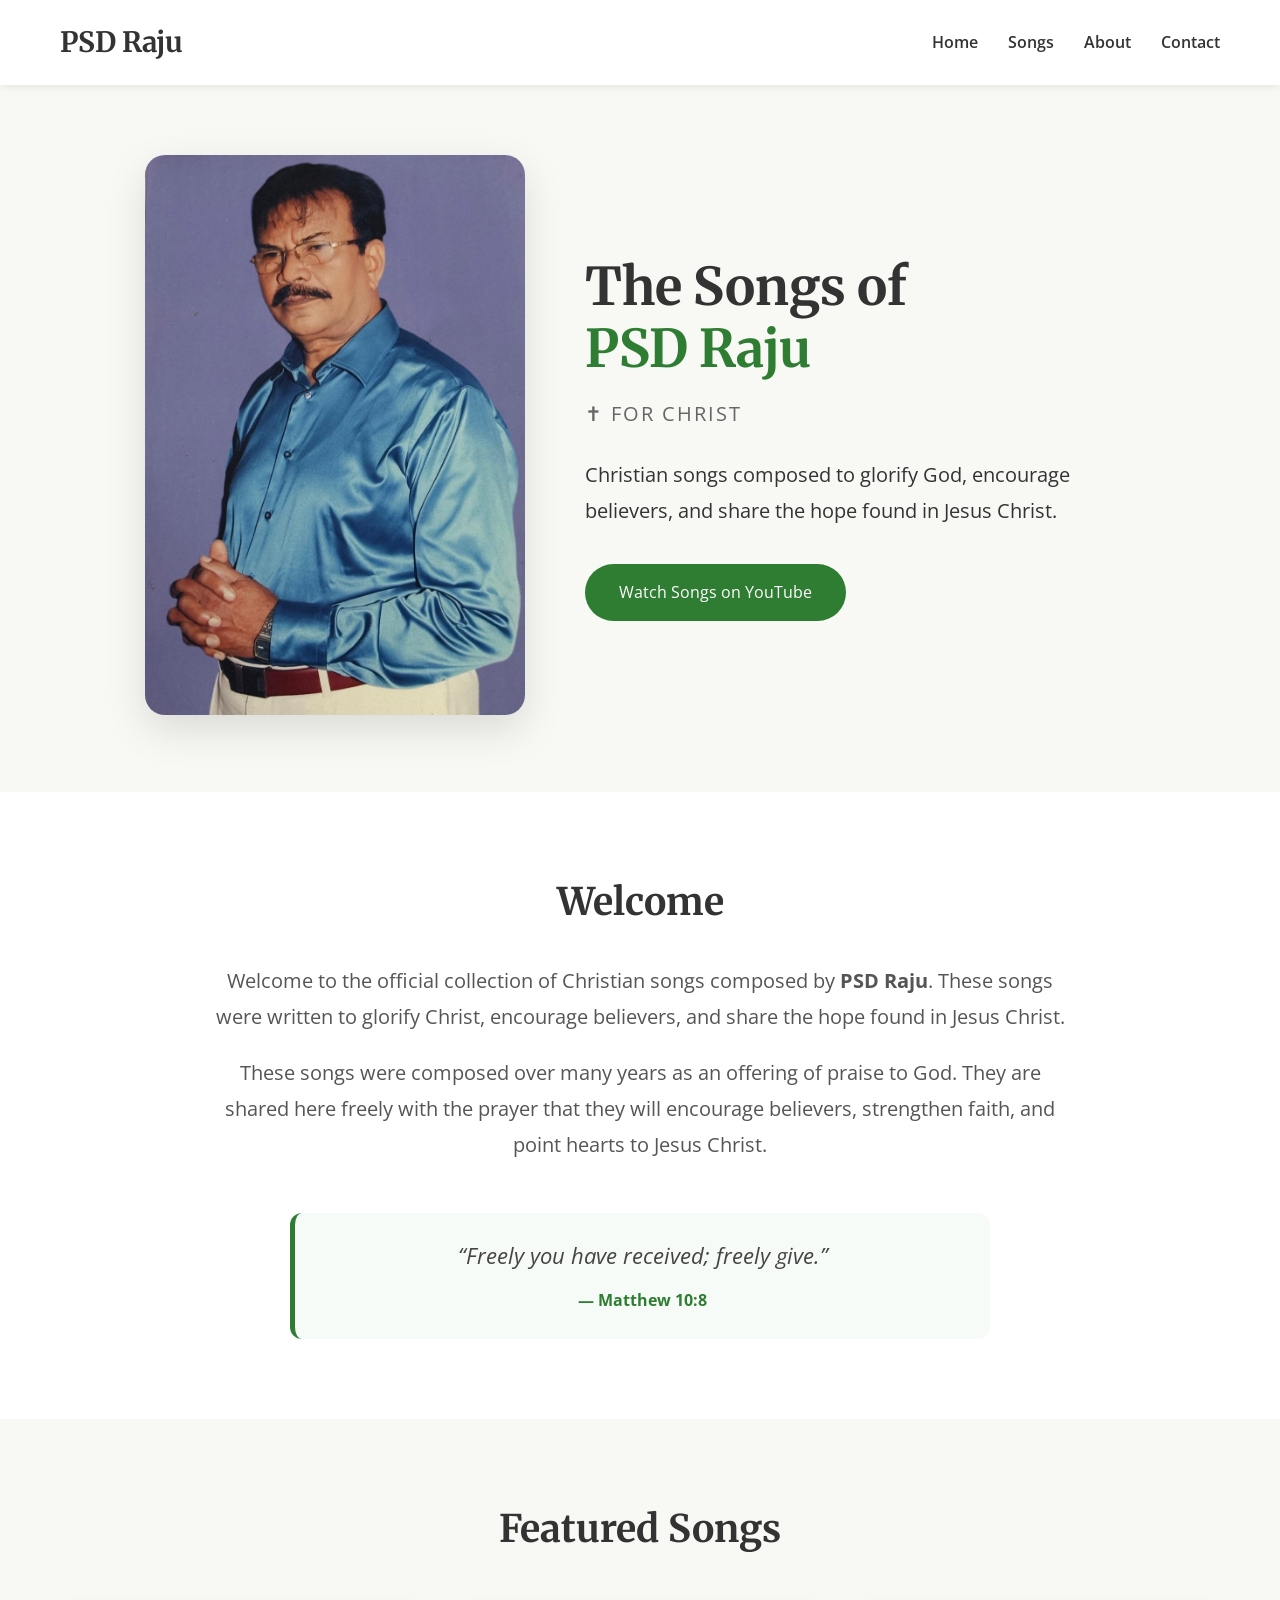
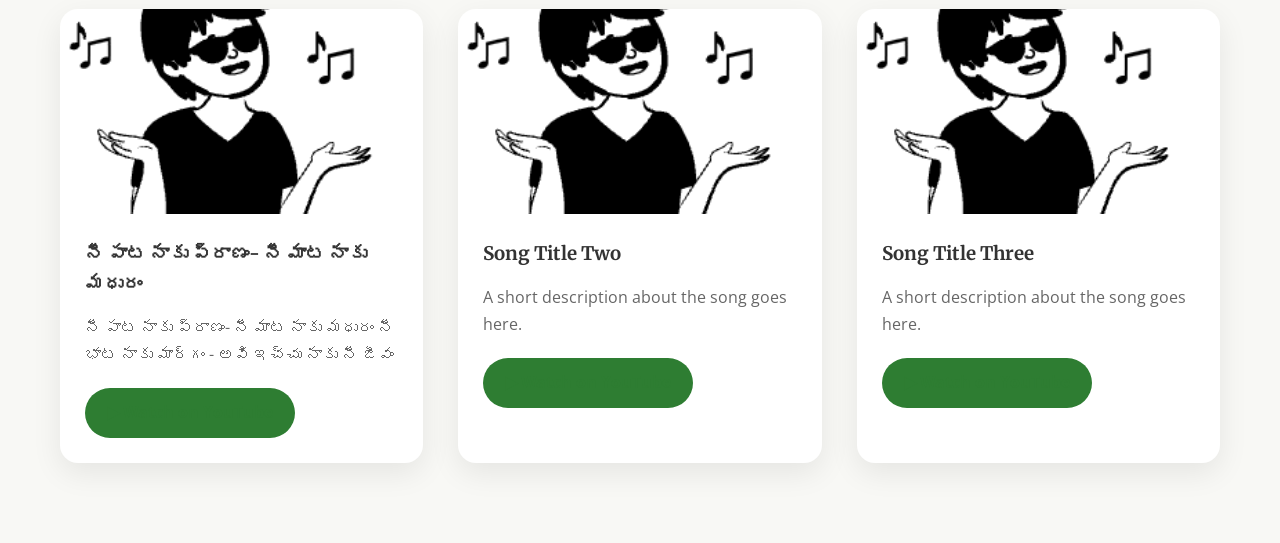
==== index.html @ 1b08fbfd "Home page updates" ====
<!DOCTYPE html>
<html lang="en">
<head>
    <meta charset="UTF-8">
    <meta name="viewport" content="width=device-width, initial-scale=1.0">
    <title>The Songs of PSD Raju | For Christ</title>

    <link rel="stylesheet" href="css/style.css">

    <link rel="preconnect" href="https://fonts.googleapis.com">
    <link rel="preconnect" href="https://fonts.gstatic.com" crossorigin>

    <link href="https://fonts.googleapis.com/css2?family=Merriweather:wght@400;700&family=Open+Sans:wght@400;600&display=swap" rel="stylesheet">
</head>
<body>

<header>

    <nav>

        <div class="logo">
            PSD Raju
        </div>

        <ul>

            <li><a href="#">Home</a></li>
            <li><a href="#">Songs</a></li>
            <li><a href="#">About</a></li>
            <li><a href="#">Contact</a></li>

        </ul>

    </nav>

</header>

<section class="hero container">

    <div class="hero-image">

        <img src="images/composer/psd-raju.jpeg" alt="PSD Raju">

    </div>

    <div class="hero-content">

        <h1>The Songs of <br><span>PSD Raju</span></h1>

        <p class="tagline">
        ✝ For Christ
        </p>

        <p>

            Christian songs composed to glorify God,
            encourage believers, and share the hope
            found in Jesus Christ.

        </p>

        <a href="https://www.youtube.com/@SingwidBunnybro"
   class="button"
   target="_blank"
   rel="noopener noreferrer" >

            Watch Songs on YouTube

        </a>

    </div>

</section>
<!-- Welcome Section -->



<section class="welcome">

    <div class="container">

        <h2>Welcome</h2>

        <p>
            Welcome to the official collection of Christian songs composed by
            <strong>PSD Raju</strong>. These songs were written to glorify Christ,
            encourage believers, and share the hope found in Jesus Christ.
        </p>

        <p>
            These songs were composed over many years as an offering of praise to God. 
            They are shared here freely with the prayer that they will encourage believers, 
            strengthen faith, and point hearts to Jesus Christ.
        </p>

        <blockquote class="welcome-verse">
            “Freely you have received; freely give.”
            <span>— Matthew 10:8</span>
        </blockquote>

    </div>

</section>


<!-- Featured Songs -->

<section class="featured">

    <div class="container">

        <h2>Featured Songs</h2>

        <div class="song-grid">

            <!-- Song 1 -->

            <div class="song-card">

                <img src="images/Logo PH.png"
                     alt="Song One"
                     class="song-image">

                <div class="song-content">

                    <h3>నీ పాట నాకు ప్రాణం- నీ మాట నాకు మధురం </h3>

                    <p>
                        నీ పాట నాకు ప్రాణం- నీ మాట నాకు మధురం
                        నీ భాట నాకు మార్గం - అవి ఇచ్చు నాకు నీ జీవం
                    </p>

                    <a href="https://www.youtube.com/shorts/uUdA4Sr0LpE"
                       target="_blank"
                       class="song-button">
                        ▶ Watch on YouTube
                    </a>

                </div>

            </div>

            <!-- Song 2 -->

            <div class="song-card">

                <img src="images/Logo PH.png"
                     alt="Song Two"
                     class="song-image">

                <div class="song-content">

                    <h3>Song Title Two</h3>

                    <p>
                        A short description about the song goes here.
                    </p>

                    <a href="https://www.youtube.com/watch?v=VIDEO_ID"
                       target="_blank"
                       class="song-button">
                        ▶ Watch on YouTube
                    </a>

                </div>

            </div>

            <!-- Song 3 -->

            <div class="song-card">

                <img src="images/Logo PH.png"
                     alt="Song Three"
                     class="song-image">

                <div class="song-content">

                    <h3>Song Title Three</h3>

                    <p>
                        A short description about the song goes here.
                    </p>

                    <a href="https://www.youtube.com/watch?v=VIDEO_ID"
                       target="_blank"
                       class="song-button">
                        ▶ Watch on YouTube
                    </a>

                </div>

            </div>

        </div>

    </div>

</section>

</body>
</html>
---- css/style.css ----
/* ===========================
   Global Styles
=========================== */

*{
    margin:0;
    padding:0;
    box-sizing:border-box;
}

body{
    font-family:'Open Sans',sans-serif;
    background:#f8f8f5;
    color:#333;
    line-height:1.6;
}

.container{
    max-width:1200px;
    margin:0 auto;
    padding:0 20px;
}

/* ===========================
   Header
=========================== */

header{
    background:#fff;
    box-shadow:0 2px 8px rgba(0,0,0,.08);
    position:sticky;
    top:0;
    z-index:100;
}

nav{
    max-width:1200px;
    margin:auto;
    display:flex;
    justify-content:space-between;
    align-items:center;
    padding:20px;
}

.logo{
    font-family:'Merriweather',serif;
    font-size:28px;
    font-weight:bold;
}

nav ul{
    display:flex;
    list-style:none;
    gap:30px;
}

nav a{
    text-decoration:none;
    color:#333;
    font-weight:600;
}

nav a:hover{
    color:#2E7D32;
}

/* ===========================
   Hero Section
=========================== */

.hero{
    max-width:1200px;
    margin:auto;
    display:flex;
    align-items:center;
    justify-content:center;
    gap:60px;
    padding:70px 20px;
}

.hero-image img{
    width:380px;
    border-radius:20px;
    box-shadow:0 15px 40px rgba(0,0,0,.12);
}

.hero-content{
    max-width:550px;
}

.hero-content h1{
    font-family:'Merriweather',serif;
    font-size:52px;
    margin-bottom:15px;
    line-height:1.2;
}

.hero-content span{
    color:#2E7D32;
}

.tagline{
    color:#666;
    letter-spacing:2px;
    text-transform:uppercase;
    font-size:.95rem;
    margin-bottom:25px;
}

.hero-content p{
    font-size:20px;
    line-height:1.8;
}

.button{
    display:inline-block;
    margin-top:35px;
    background:#2E7D32;
    color:white;
    padding:16px 34px;
    border-radius:40px;
    text-decoration:none;
    transition:.3s;
}

.button:hover{
    background:#256728;
}

/* ===========================
   Welcome Section
=========================== */

.welcome{
    background:white;
    padding:80px 0;
}

.welcome h2{
    text-align:center;
    font-family:'Merriweather',serif;
    font-size:38px;
    margin-bottom:30px;
}

.welcome p{
    max-width:850px;
    margin:20px auto;
    text-align:center;
    font-size:20px;
    color:#555;
    line-height:1.8;
}

.welcome-verse{
    max-width:700px;
    margin:50px auto 0;
    padding:25px;
    background:#f7fbf7;
    border-left:5px solid #2E7D32;
    border-radius:12px;
    text-align:center;
    font-style:italic;
    font-size:22px;
    color:#444;
}

.welcome-verse span{
    display:block;
    margin-top:15px;
    font-size:16px;
    font-style:normal;
    font-weight:bold;
    color:#2E7D32;
}

/* ===========================
   Featured Songs
=========================== */
/* Featured Songs */

.featured{
    background:#f8f8f5;
    padding:80px 0;
}

.featured h2{
    text-align:center;
    font-family:'Merriweather',serif;
    font-size:38px;
    margin-bottom:50px;
}

.song-grid{
    display:grid;
    grid-template-columns:repeat(auto-fit,minmax(320px,1fr));
    gap:35px;
}

.song-card{

    background:white;

    border-radius:18px;

    overflow:hidden;

    box-shadow:0 10px 30px rgba(0,0,0,.08);

    transition:.3s;

}

.song-card:hover{

    transform:translateY(-8px);

}

.song-image{

    width:100%;

    aspect-ratio:16/9;

    object-fit:cover;

    display:block;

}

.song-content{

    padding:25px;

}

.song-content h3{

    font-family:'Merriweather',serif;

    margin-bottom:15px;

}

.song-content p{

    color:#666;

    line-height:1.7;

    margin-bottom:25px;

}

.song-button{

    display:inline-block;

    background:#2E7D32;

    color:white;

    padding:12px 22px;

    border-radius:30px;

    text-decoration:none;

    transition:.3s;

}

.song-button:hover{

    background:#256728;

}

.video-placeholder{
    aspect-ratio:16/9;
    background:#e5e5e5;
    border-radius:12px;
    display:flex;
    justify-content:center;
    align-items:center;
    color:#777;
    font-size:24px;
    margin-bottom:25px;
}

.song-card h3{
    font-family:'Merriweather',serif;
    margin-bottom:15px;
}

.song-card p{
    color:#666;
    margin-bottom:20px;
    line-height:1.7;
}

.song-card a{
    color:#2E7D32;
    text-decoration:none;
    font-weight:bold;
}

.song-card a:hover{
    text-decoration:underline;
}

/* ===========================
   Footer
=========================== */

footer{
    background:#1f1f1f;
    color:white;
    text-align:center;
    padding:40px 20px;
}

footer p{
    margin:8px 0;
}

/* ===========================
   Mobile
=========================== */

@media(max-width:900px){

    nav{
        flex-direction:column;
        gap:20px;
    }

    nav ul{
        gap:20px;
        flex-wrap:wrap;
        justify-content:center;
    }

    .hero{
        flex-direction:column;
        text-align:center;
    }

    .hero-image img{
        width:280px;
    }

    .hero-content h1{
        font-size:38px;
    }

    .welcome h2,
    .featured h2{
        font-size:32px;
    }

}
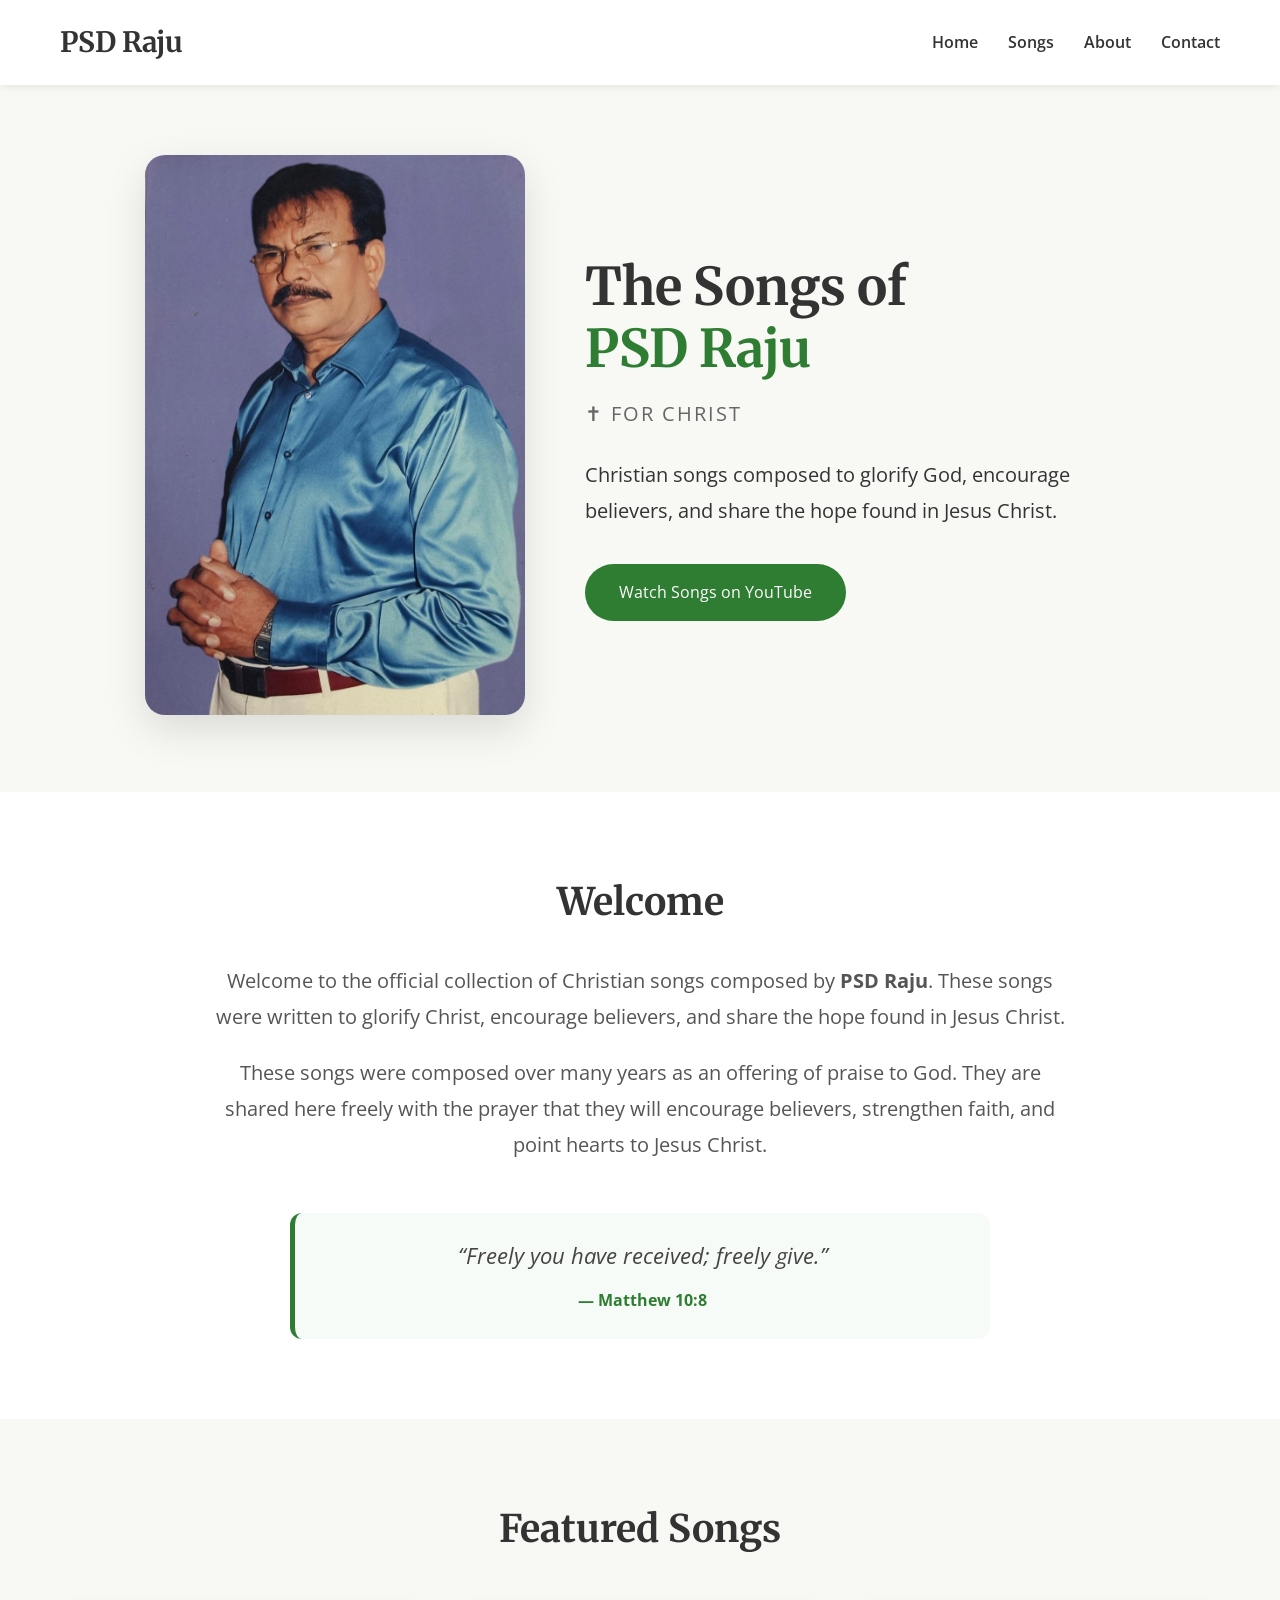
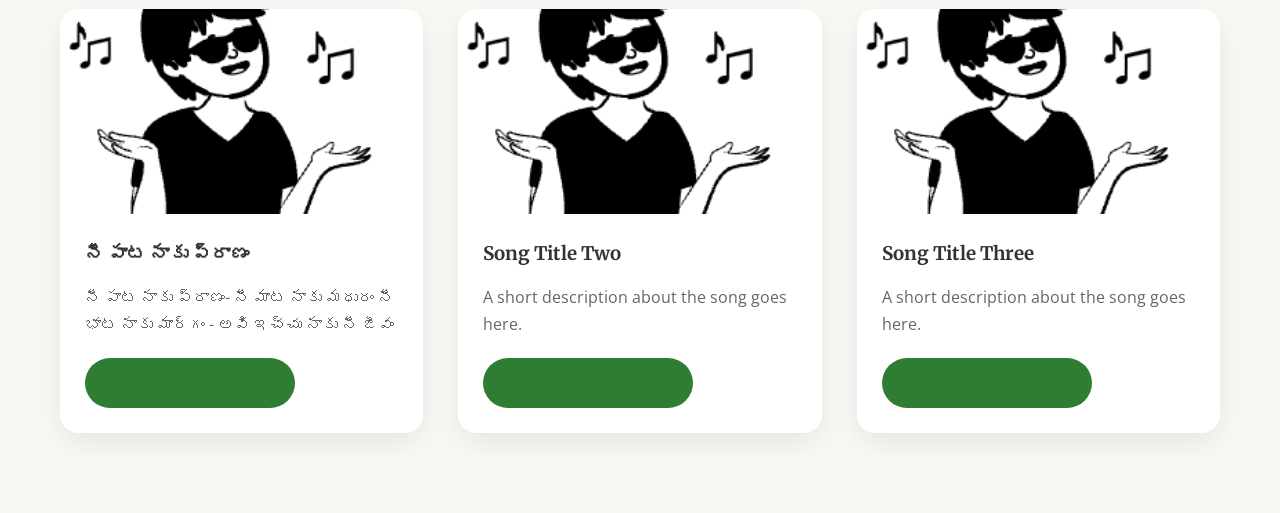
==== commit a9eea305: "Home page updates updated song1" ====
--- a/index.html
+++ b/index.html
@@ -123,7 +123,7 @@
 
                 <div class="song-content">
 
-                    <h3>నీ పాట నాకు ప్రాణం- నీ మాట నాకు మధురం </h3>
+                    <h3>నీ పాట నాకు ప్రాణం</h3>
 
                     <p>
                         నీ పాట నాకు ప్రాణం- నీ మాట నాకు మధురం
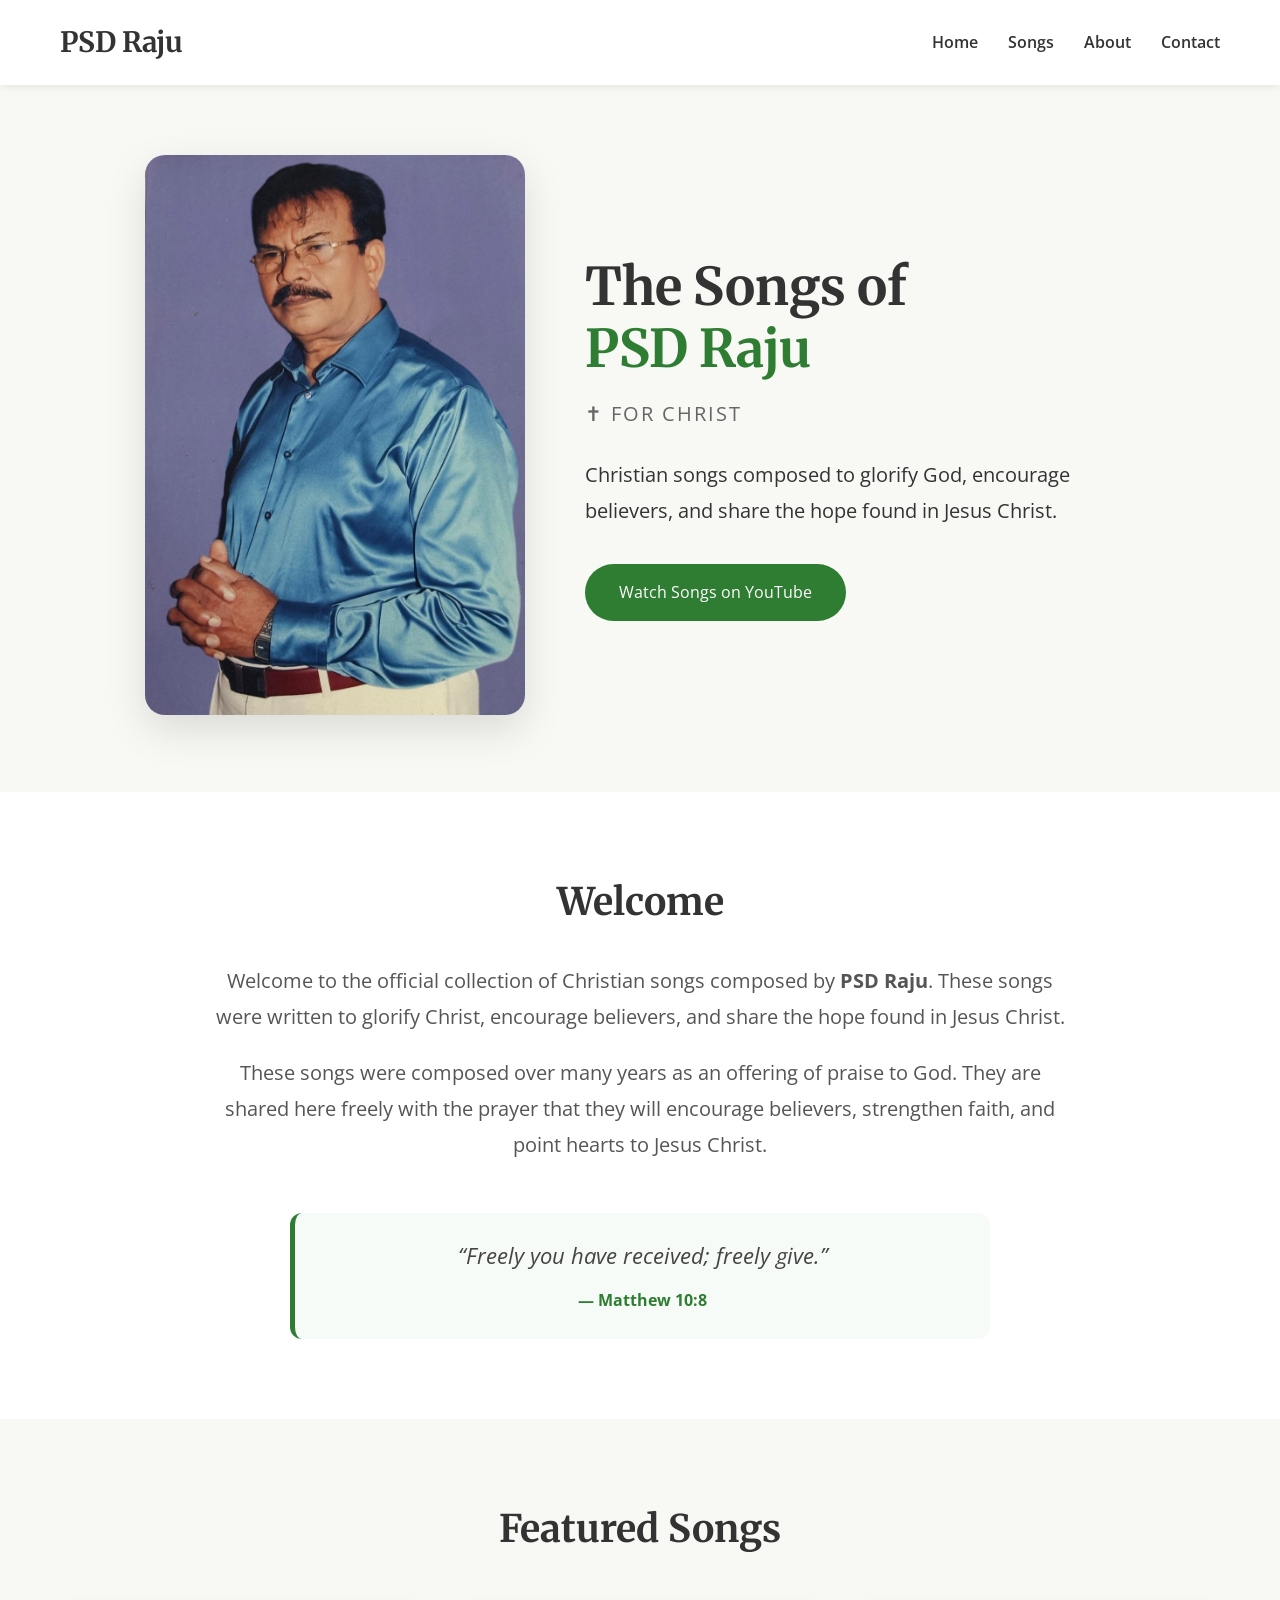
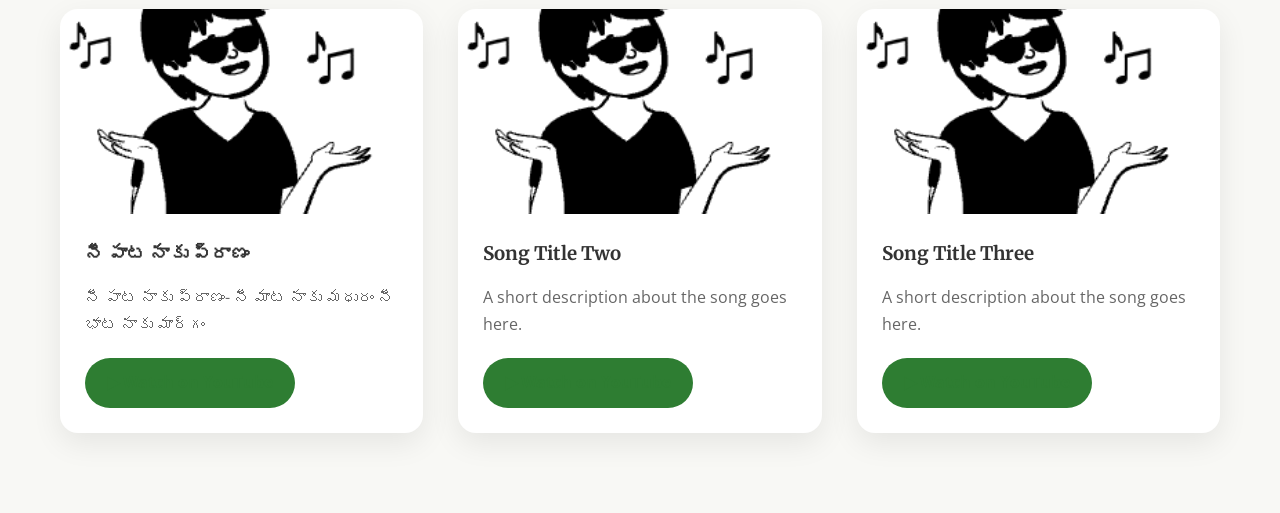
==== commit 61eb9760: "Home page updates updated song1" ====
--- a/index.html
+++ b/index.html
@@ -127,7 +127,7 @@
 
                     <p>
                         నీ పాట నాకు ప్రాణం- నీ మాట నాకు మధురం
-                        నీ భాట నాకు మార్గం - అవి ఇచ్చు నాకు నీ జీవం
+                        నీ భాట నాకు మార్గం
                     </p>
 
                     <a href="https://www.youtube.com/shorts/uUdA4Sr0LpE"
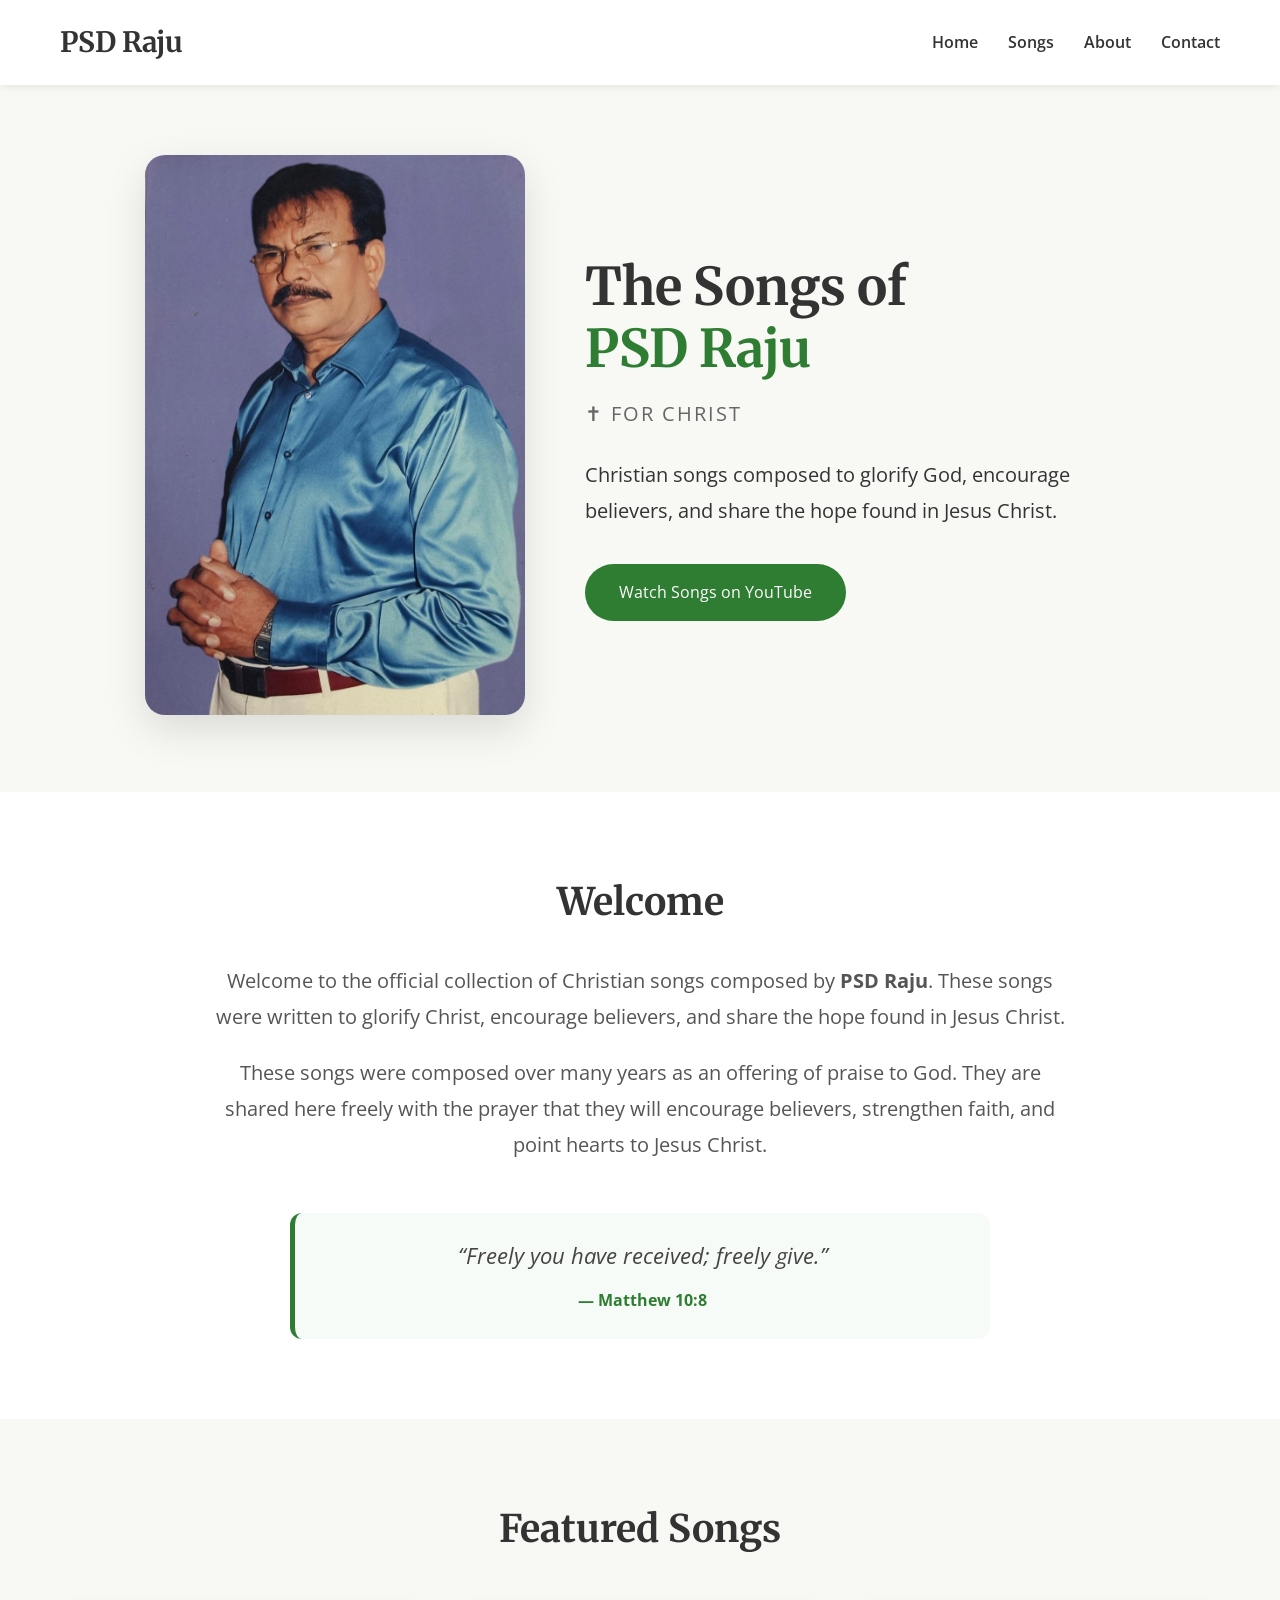
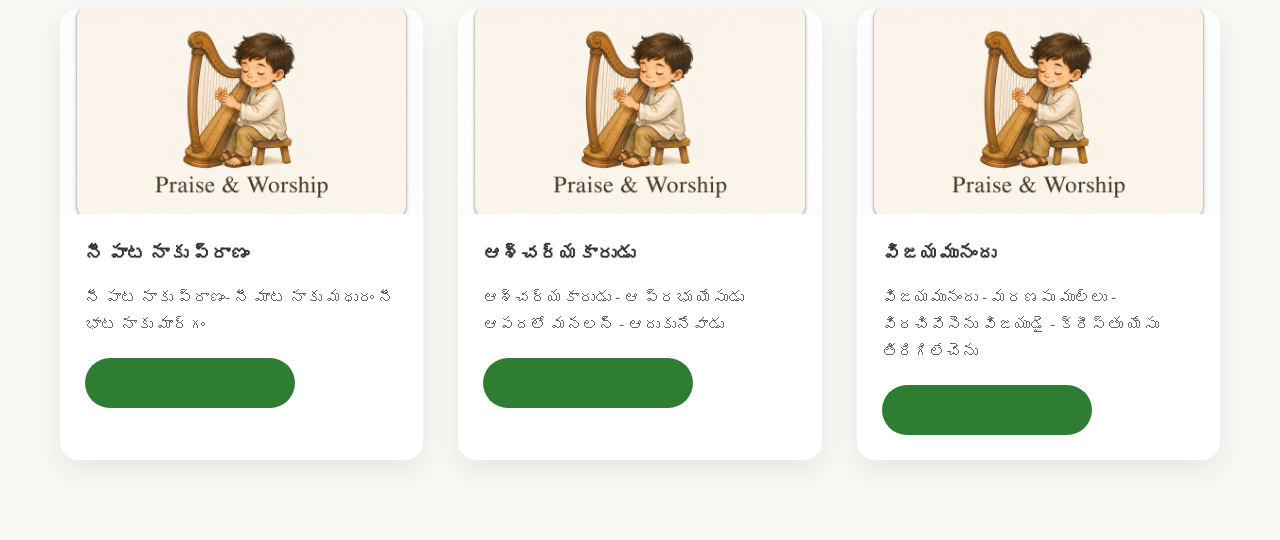
==== commit 32109c8d: "Home page updates updated song2 song3" ====
--- a/index.html
+++ b/index.html
@@ -117,7 +117,7 @@
 
             <div class="song-card">
 
-                <img src="images/Logo PH.png"
+                <img src="images/Song PH.png"
                      alt="Song One"
                      class="song-image">
 
@@ -144,19 +144,20 @@
 
             <div class="song-card">
 
-                <img src="images/Logo PH.png"
+                <img src="images/Song PH.png"
                      alt="Song Two"
                      class="song-image">
 
                 <div class="song-content">
 
-                    <h3>Song Title Two</h3>
+                    <h3>ఆశ్చర్యకారుడు</h3>
 
                     <p>
-                        A short description about the song goes here.
+                        ఆశ్చర్యకారుడు - ఆ ప్రభు యేసుడు
+                        ఆపదలో మనలన్ - ఆదుకునేవాడు
                     </p>
 
-                    <a href="https://www.youtube.com/watch?v=VIDEO_ID"
+                    <a href="https://www.youtube.com/shorts/fVuKswvVXBk"
                        target="_blank"
                        class="song-button">
                         ▶ Watch on YouTube
@@ -170,19 +171,21 @@
 
             <div class="song-card">
 
-                <img src="images/Logo PH.png"
+                <img src="images/Song PH.png"
                      alt="Song Three"
                      class="song-image">
 
                 <div class="song-content">
 
-                    <h3>Song Title Three</h3>
+                    <h3>విజయమునందు</h3>
 
                     <p>
-                        A short description about the song goes here.
+                       విజయమునందు - మరణపు ముల్లు - విరచివేసెను 
+                        విజయుడై - క్రీస్తు యేసు తిరిగిలేచెను 
+
                     </p>
 
-                    <a href="https://www.youtube.com/watch?v=VIDEO_ID"
+                    <a href="https://www.youtube.com/shorts/fmpxC2kNXNQ"
                        target="_blank"
                        class="song-button">
                         ▶ Watch on YouTube
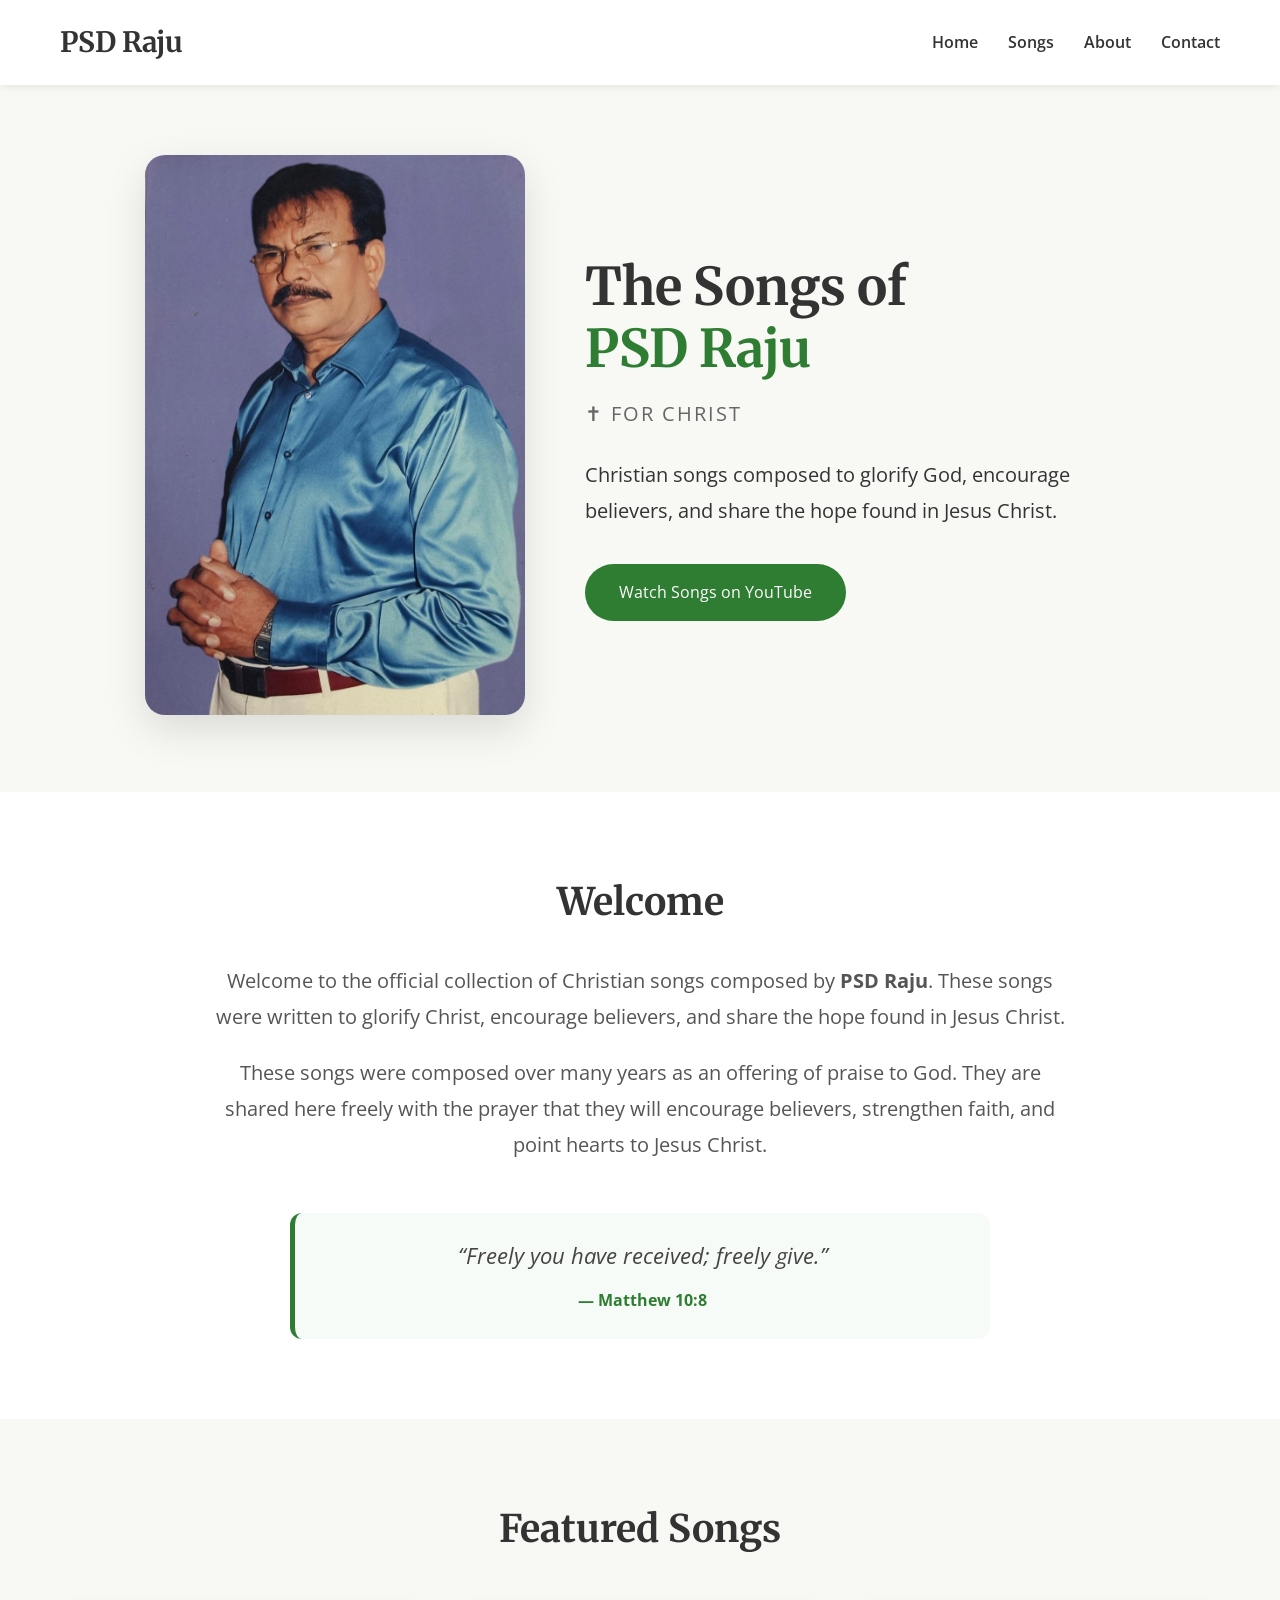
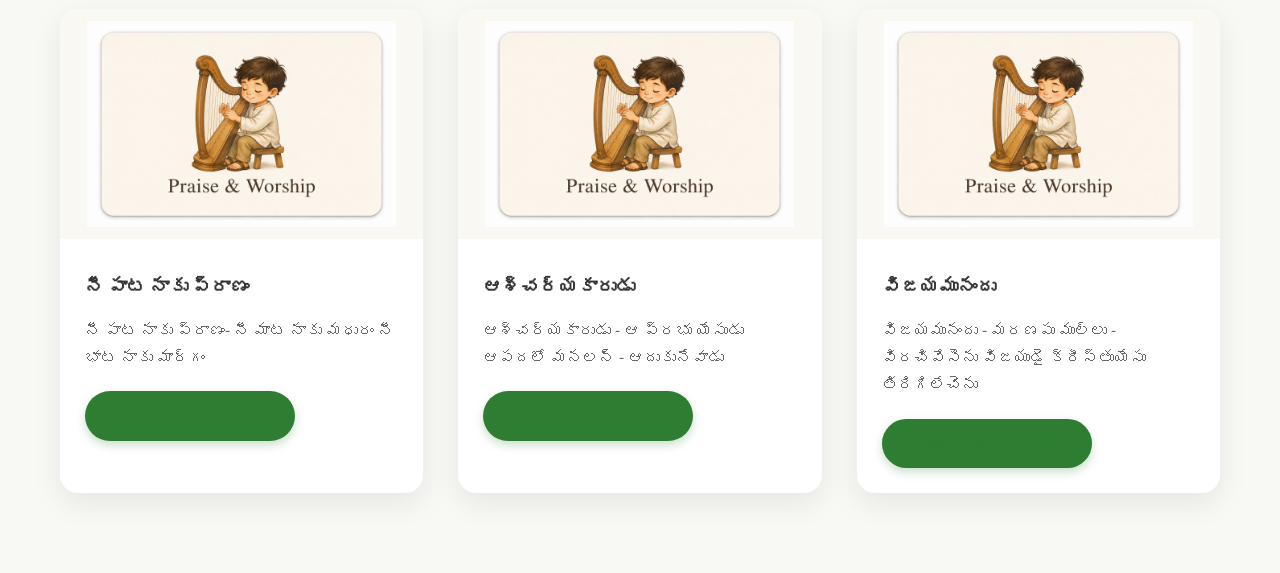
==== commit 20bed9a7: "Home page updates added placeholder image" ====
--- a/index.html
+++ b/index.html
@@ -181,7 +181,7 @@
 
                     <p>
                        విజయమునందు - మరణపు ముల్లు - విరచివేసెను 
-                        విజయుడై - క్రీస్తు యేసు తిరిగిలేచెను 
+                        విజయుడై క్రీస్తుయేసు తిరిగిలేచెను 
 
                     </p>
 
--- a/css/style.css
+++ b/css/style.css
@@ -220,12 +220,13 @@
 .song-image{
 
     width:100%;
-
-    aspect-ratio:16/9;
-
-    object-fit:cover;
-
-    display:block;
+    height:230px;
+
+    object-fit:contain;
+
+    background:#faf8f3;
+
+    padding:12px;
 
 }
 
@@ -253,13 +254,15 @@
 
 }
 
-.song-button{
+.song-button,
+.song-button:link
+.song-button:visited{
 
     display:inline-block;
 
     background:#2E7D32;
 
-    color:white;
+    color:#ffffff;
 
     padding:12px 22px;
 
@@ -267,13 +270,27 @@
 
     text-decoration:none;
 
+    font-weight:600;
+
     transition:.3s;
-
+box-shadow:0 4px 10px rgba(46,125,50,.25);
 }
 
 .song-button:hover{
 
     background:#256728;
+
+    color:#ffffff;
+   
+
+    box-shadow:0 8px 18px rgba(46,125,50,.35);
+
+}
+
+.song-button:active{
+
+    color:#ffffff;
+    box-shadow:0 4px 10px rgba(46,125,50,.25);
 
 }
 
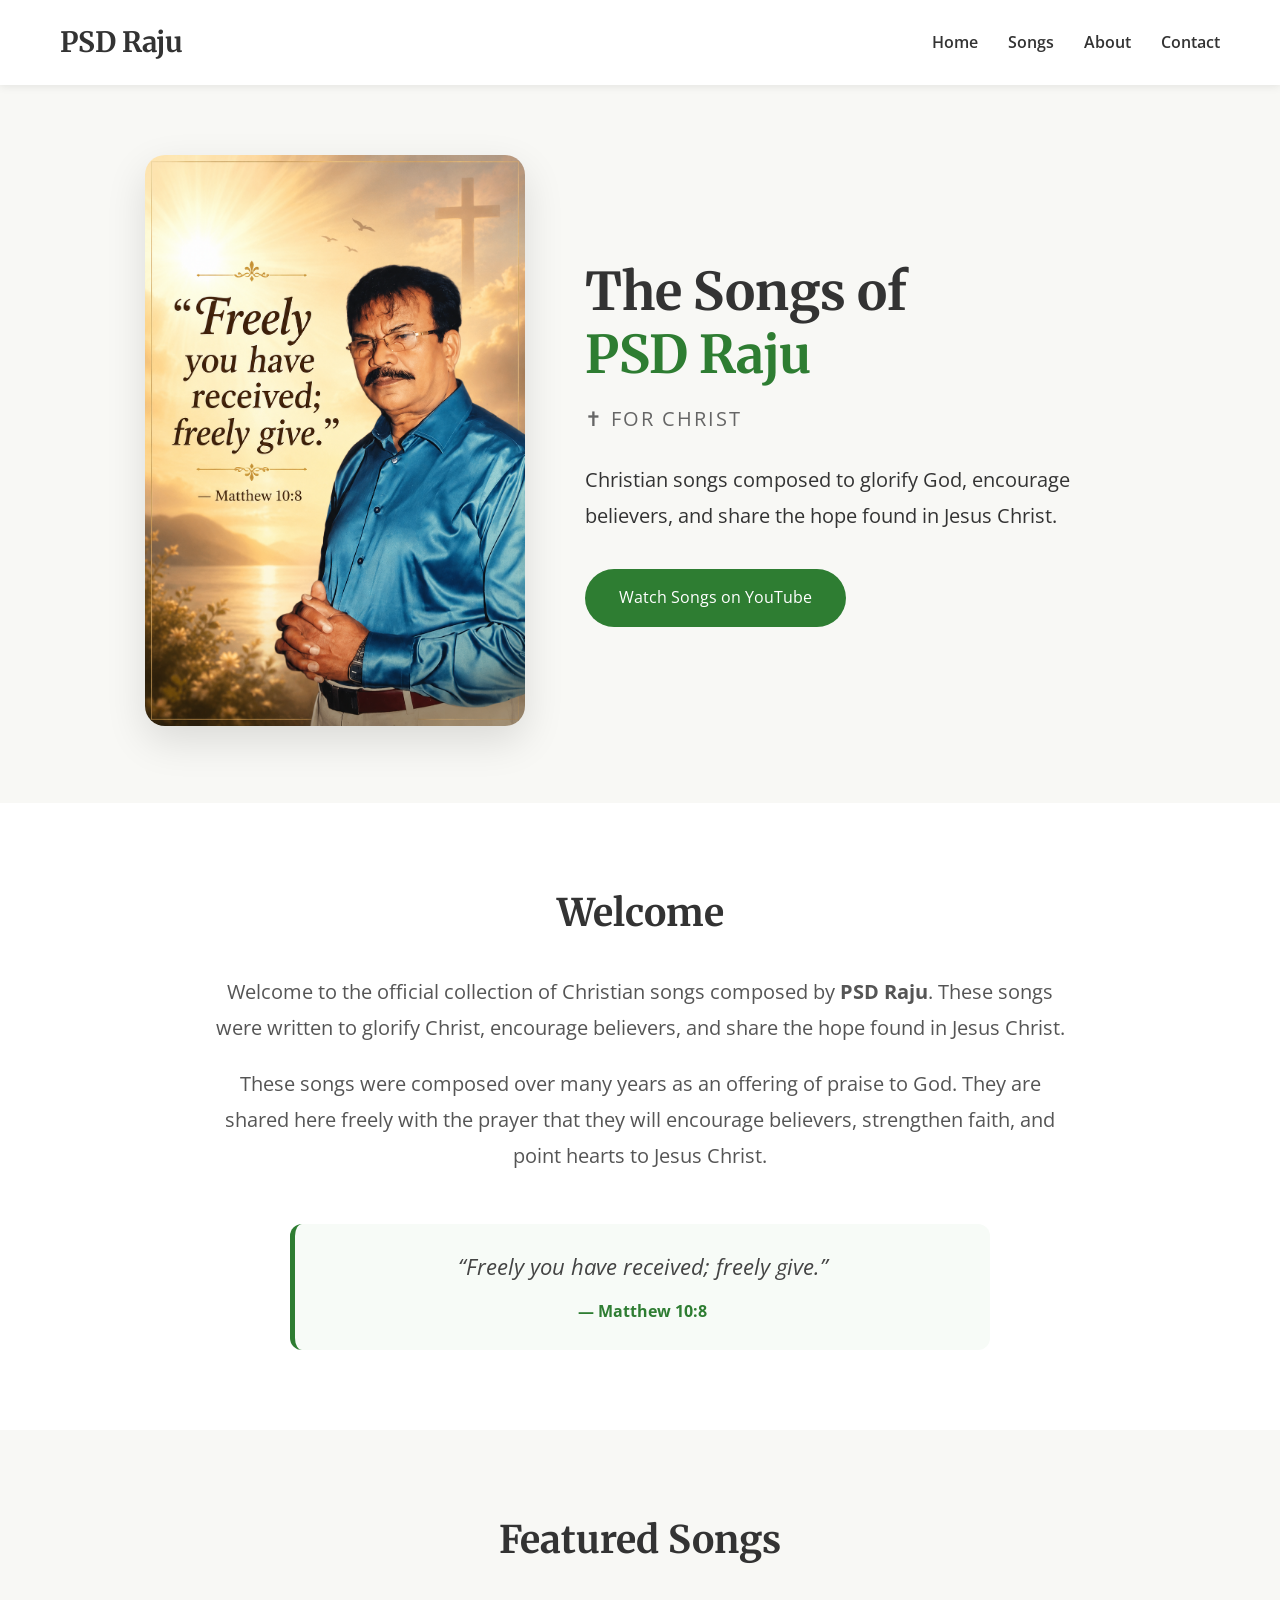
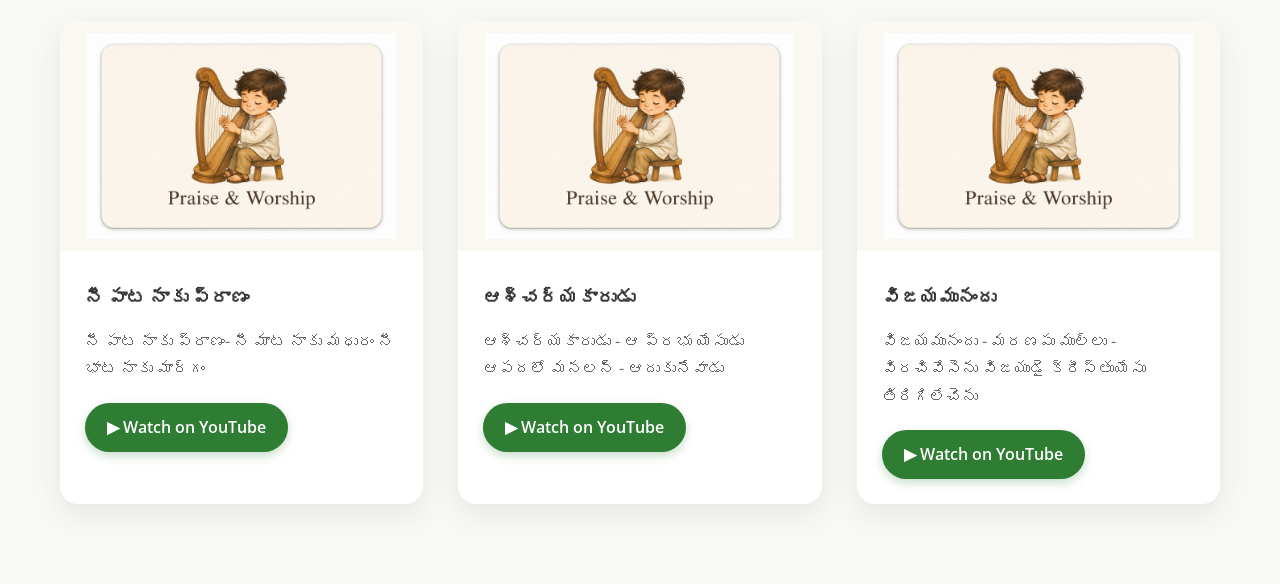
==== commit e8288b39: "Home page updates changed Dads pic" ====
--- a/index.html
+++ b/index.html
@@ -39,7 +39,7 @@
 
     <div class="hero-image">
 
-        <img src="images/composer/psd-raju.jpeg" alt="PSD Raju">
+        <img src="images/composer/psd-raju.png" alt="PSD Raju">
 
     </div>
 
--- a/css/style.css
+++ b/css/style.css
@@ -317,16 +317,6 @@
     line-height:1.7;
 }
 
-.song-card a{
-    color:#2E7D32;
-    text-decoration:none;
-    font-weight:bold;
-}
-
-.song-card a:hover{
-    text-decoration:underline;
-}
-
 /* ===========================
    Footer
 =========================== */
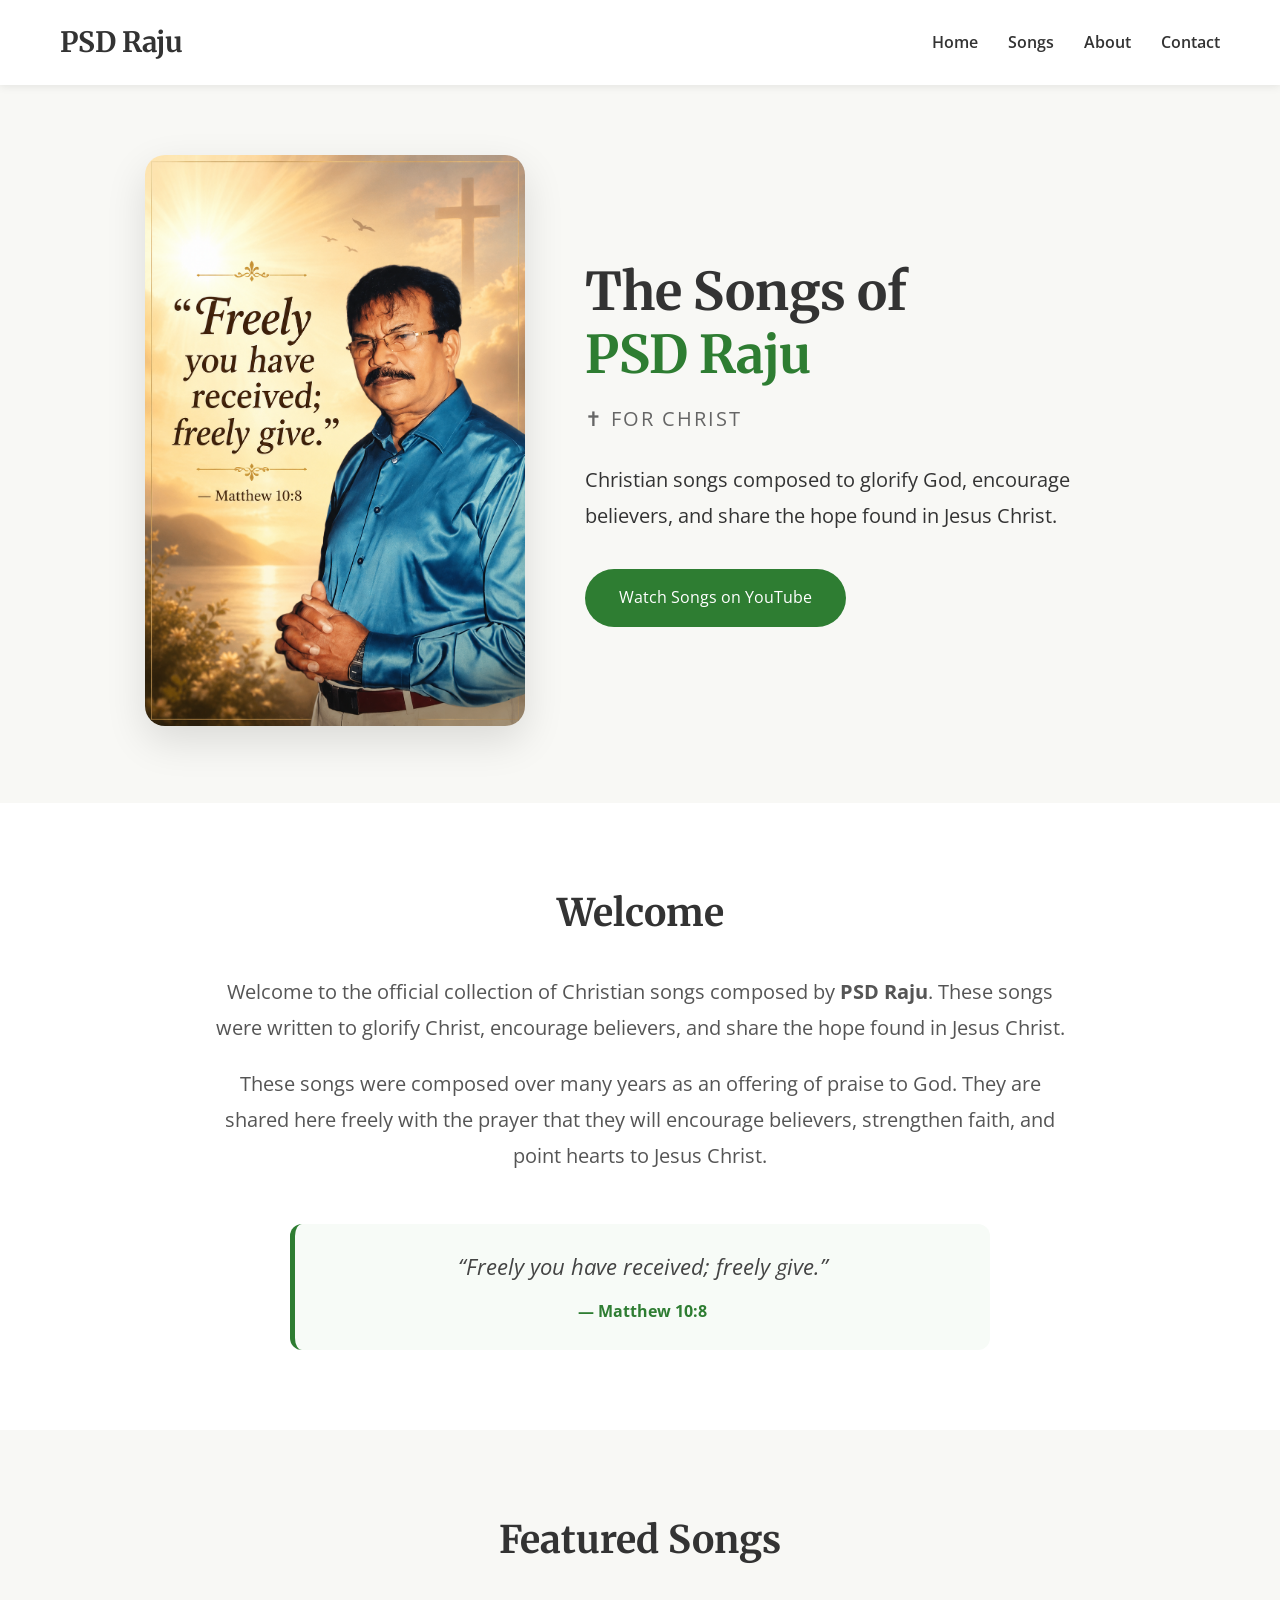
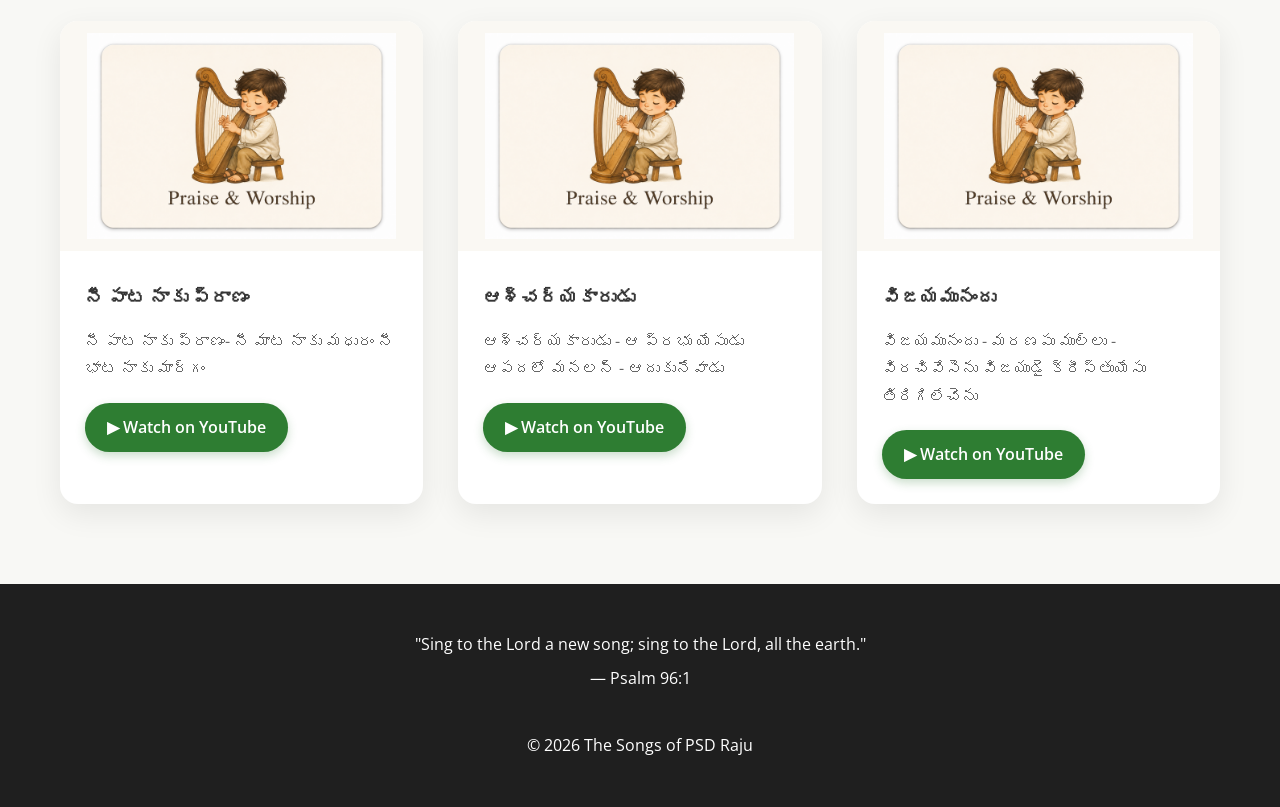
==== commit 8fb142bd: "Home page updates About page css" ====
--- a/index.html
+++ b/index.html
@@ -24,10 +24,14 @@
 
         <ul>
 
-            <li><a href="#">Home</a></li>
-            <li><a href="#">Songs</a></li>
-            <li><a href="#">About</a></li>
-            <li><a href="#">Contact</a></li>
+           
+            <li><a href="index.html">Home</a></li>
+
+            <li><a href="songs.html">Songs</a></li>
+
+            <li><a href="about.html">About</a></li>
+
+            <li><a href="contact.html">Contact</a></li>
 
         </ul>
 
@@ -201,5 +205,29 @@
 
 </section>
 
+<footer>
+
+    <p>
+
+        "Sing to the Lord a new song;
+        sing to the Lord, all the earth."
+
+    </p>
+
+    <p>
+
+        — Psalm 96:1
+
+    </p>
+
+    <br>
+
+    <p>
+
+        © 2026 The Songs of PSD Raju
+
+    </p>
+
+</footer>
 </body>
 </html>
--- a/css/style.css
+++ b/css/style.css
@@ -366,5 +366,148 @@
     .featured h2{
         font-size:32px;
     }
-
-}+.about-page{
+    background:yellow !important;
+}
+
+.about-page h1{
+    color:red !important;
+}
+
+.about-photo{
+    border:8px solid blue !important;
+}
+/* ===========================
+   About Page
+=========================== */
+
+.about-page{
+
+    background:white;
+
+    padding:80px 0;
+
+}
+
+.about-page h1{
+
+    text-align:center;
+
+    font-family:'Merriweather',serif;
+
+    font-size:44px;
+
+    margin-bottom:50px;
+
+}
+
+.about-photo{
+
+    width:100%;
+
+    max-width:500px;
+
+    display:block;
+
+    margin:0 auto 40px;
+
+    border-radius:22px;
+
+    box-shadow:0 18px 40px rgba(0,0,0,.15);
+
+}
+
+.about-intro{
+
+    text-align:center;
+
+    font-size:24px;
+
+    color:#2E7D32;
+
+    margin-bottom:35px;
+
+}
+
+.about-page p{
+
+    max-width:850px;
+
+    margin:25px auto;
+
+    font-size:20px;
+
+    line-height:1.9;
+
+    color:#555;
+
+}
+
+.about-verse{
+
+    max-width:700px;
+
+    margin:60px auto;
+
+    padding:30px;
+
+    background:#f7fbf7;
+
+    border-left:5px solid #2E7D32;
+
+    border-radius:12px;
+
+    text-align:center;
+
+    font-size:24px;
+
+    font-style:italic;
+
+    color:#444;
+
+}
+
+.about-verse span{
+
+    display:block;
+
+    margin-top:15px;
+
+    font-size:17px;
+
+    font-style:normal;
+
+    font-weight:bold;
+
+    color:#2E7D32;
+
+}
+
+
+    .page-quote{
+
+    max-width:900px;
+
+    margin:0 auto 50px;
+
+    text-align:center;
+
+    font-family:'Merriweather', serif;
+
+    font-size:34px;
+
+    line-height:1.6;
+
+    color:#444;
+
+    padding:0 20px;
+
+}
+
+.page-quote span{
+
+    color:#2E7D32;
+
+    font-style:italic;
+
+}
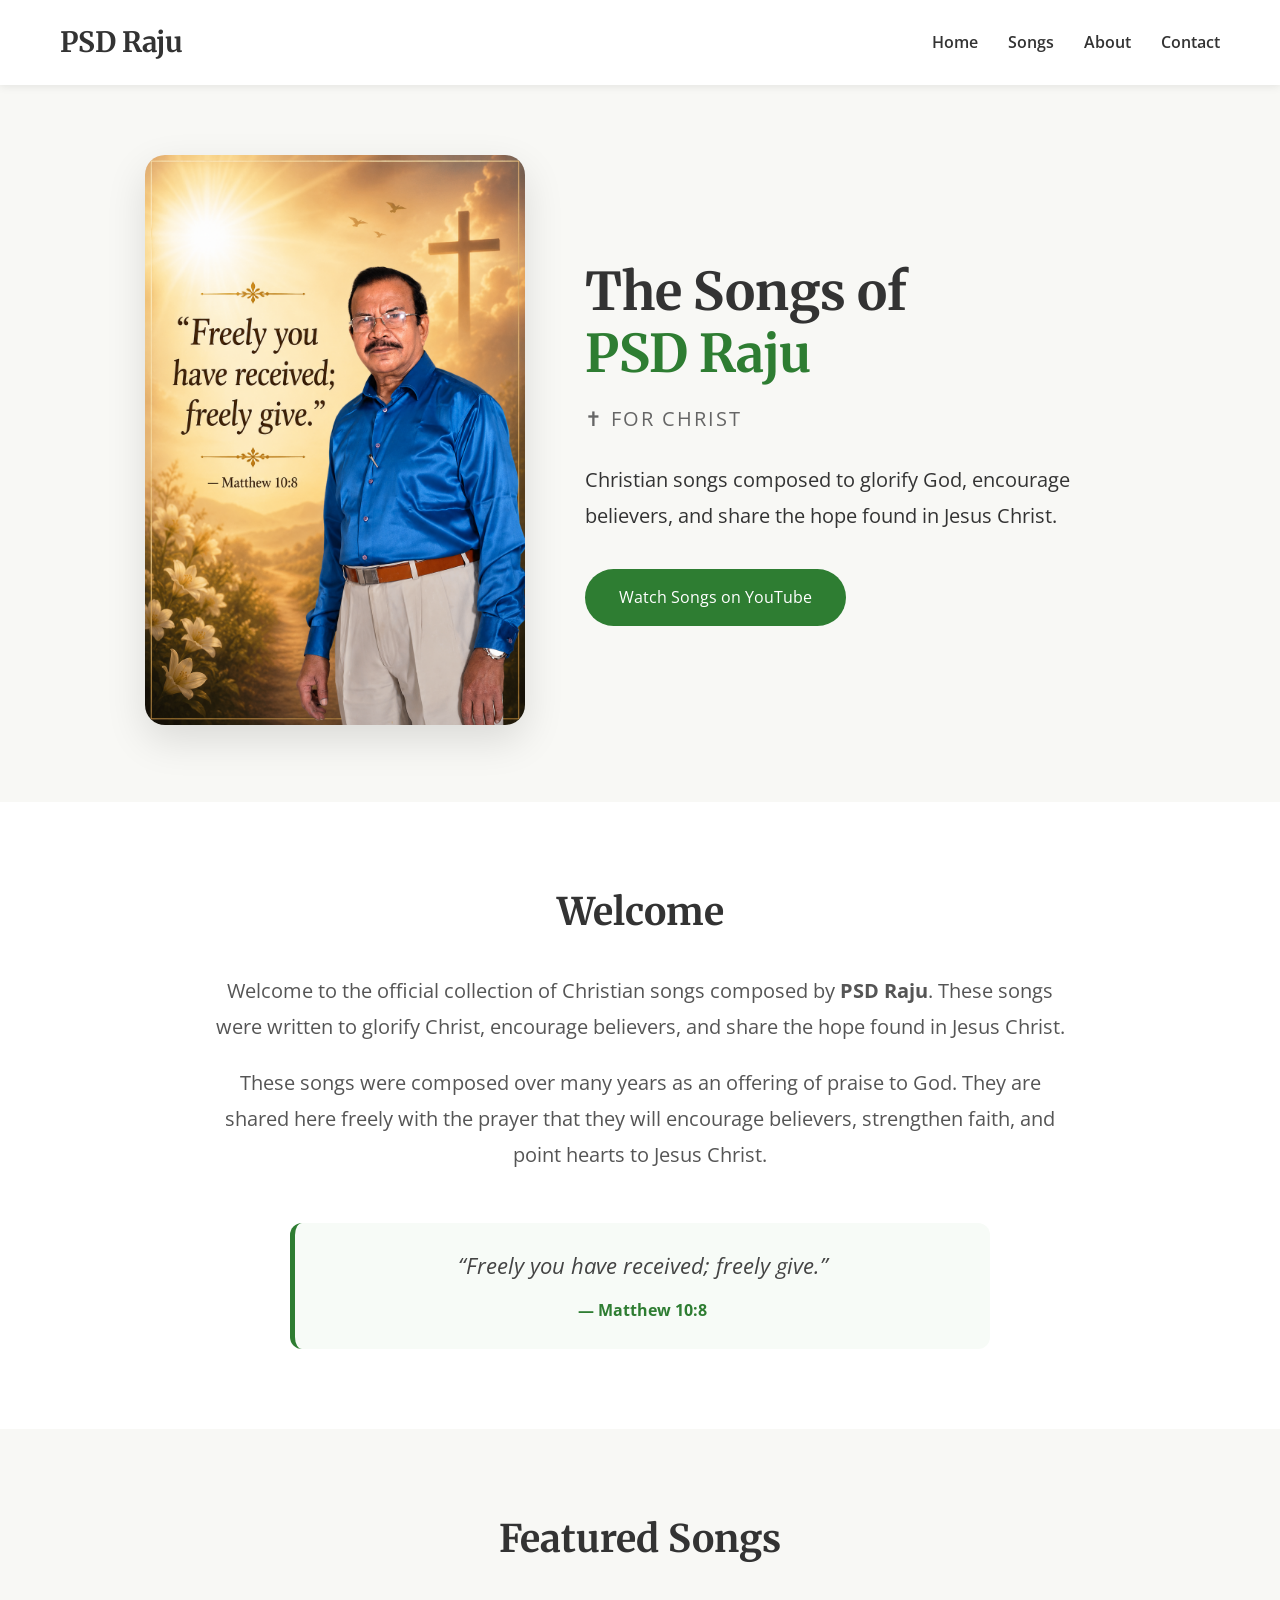
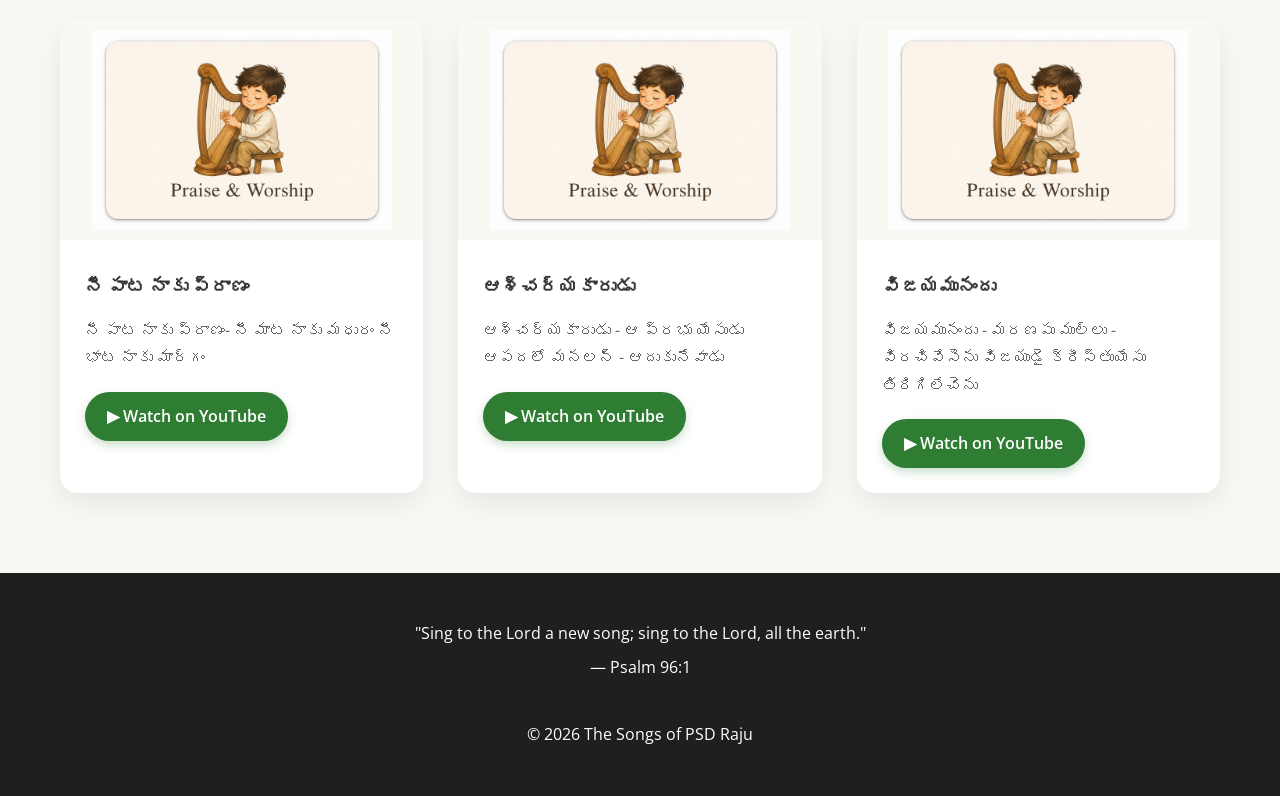
==== commit 36905fda: "added website favicon" ====
--- a/index.html
+++ b/index.html
@@ -3,6 +3,7 @@
 <head>
     <meta charset="UTF-8">
     <meta name="viewport" content="width=device-width, initial-scale=1.0">
+    <link rel="icon" type="image/png" href="images/favicon.png">
     <title>The Songs of PSD Raju | For Christ</title>
 
     <link rel="stylesheet" href="css/style.css">
--- a/css/style.css
+++ b/css/style.css
@@ -366,148 +366,343 @@
     .featured h2{
         font-size:32px;
     }
+}
+
+
+
+
+/* ===========================
+   About Page
+=========================== */
+
 .about-page{
-    background:yellow !important;
+
+    background:white;
+
+   padding:40px 0 80px;
+
 }
 
 .about-page h1{
-    color:red !important;
+
+    text-align:center;
+
+    font-family:'Merriweather',serif;
+
+    font-size:44px;
+
+    margin-bottom:50px;
+
 }
 
 .about-photo{
-    border:8px solid blue !important;
-}
-/* ===========================
-   About Page
-=========================== */
-
-.about-page{
+
+    width:100%;
+
+    max-width:500px;
+
+    display:block;
+
+    margin:0 auto 40px;
+
+    border-radius:22px;
+
+    box-shadow:0 18px 40px rgba(0,0,0,.15);
+
+}
+
+.about-intro{
+
+    text-align:center;
+
+    font-size:24px;
+
+    color:#2E7D32;
+
+    margin-bottom:35px;
+
+}
+
+.about-page p{
+
+    max-width:850px;
+
+    margin:25px auto;
+
+    font-size:20px;
+
+    line-height:1.9;
+
+    color:#555;
+
+}
+
+.about-verse{
+
+    max-width:700px;
+
+    margin:60px auto;
+
+    padding:30px;
+
+    background:#f7fbf7;
+
+    border-left:5px solid #2E7D32;
+
+    border-radius:12px;
+
+    text-align:center;
+
+    font-size:24px;
+
+    font-style:italic;
+
+    color:#444;
+
+}
+
+.about-verse span{
+
+    display:block;
+
+    margin-top:15px;
+
+    font-size:17px;
+
+    font-style:normal;
+
+    font-weight:bold;
+
+    color:#2E7D32;
+
+}
+
+
+    .page-quote{
+
+    max-width:900px;
+
+    margin:20px auto 40px;
+
+    text-align:center;
+
+    font-family:'Merriweather', serif;
+
+    font-size:34px;
+
+    line-height:1.6;
+
+    color:#444;
+
+    padding:0 20px;
+
+}
+
+.page-quote span{
+
+    color:#2E7D32;
+
+    font-style:italic;
+
+}
+/* ===========================
+   Songs Page
+=========================== */
+
+.songs-page{
+
+    background:#f8f8f5;
+
+    padding:50px 0 80px;
+
+}
+
+.songs-page h1{
+
+    text-align:center;
+
+    font-family:'Merriweather',serif;
+
+    font-size:44px;
+
+    margin-bottom:20px;
+
+}
+
+.songs-intro{
+
+    max-width:850px;
+
+    margin:0 auto 60px;
+
+    text-align:center;
+
+    font-size:20px;
+
+    color:#555;
+
+    line-height:1.8;
+
+}
+
+.song-grid{
+
+    display:grid;
+
+    grid-template-columns:repeat(auto-fit,minmax(330px,1fr));
+
+    gap:35px;
+
+}
+
+.song-card{
 
     background:white;
 
-    padding:80px 0;
-
-}
-
-.about-page h1{
-
-    text-align:center;
-
-    font-family:'Merriweather',serif;
-
-    font-size:44px;
-
-    margin-bottom:50px;
-
-}
-
-.about-photo{
+    border-radius:18px;
+
+    overflow:hidden;
+
+    box-shadow:0 10px 30px rgba(0,0,0,.08);
+
+    transition:.3s;
+
+}
+
+.song-card:hover{
+
+    transform:translateY(-8px);
+
+}
+
+.song-image{
 
     width:100%;
 
-    max-width:500px;
-
-    display:block;
-
-    margin:0 auto 40px;
-
-    border-radius:22px;
-
-    box-shadow:0 18px 40px rgba(0,0,0,.15);
-
-}
-
-.about-intro{
-
-    text-align:center;
-
-    font-size:24px;
+    height:220px;
+
+    object-fit:contain;
+
+    background:#faf8f3;
+
+    padding:10px;
+
+}
+
+.song-content{
+
+    padding:25px;
+
+}
+
+.song-content h3{
+
+    font-family:'Merriweather',serif;
+
+    margin-bottom:15px;
+
+}
+
+.song-content p{
+
+    color:#666;
+
+    line-height:1.7;
+
+    margin-bottom:20px;
+
+}
+
+.song-buttons{
+
+    display:flex;
+
+    gap:12px;
+
+    flex-wrap:wrap;
+
+    margin-bottom:20px;
+
+}
+
+.song-button{
+
+    display:inline-block;
+
+    background:#2E7D32;
+
+    color:white;
+
+    padding:12px 22px;
+
+    border-radius:30px;
+
+    text-decoration:none;
+
+    font-weight:600;
+
+}
+
+.song-button:hover{
+
+    background:#256728;
+
+}
+
+.lyrics-button{
+
+    background:white;
+
+    border:2px solid #2E7D32;
 
     color:#2E7D32;
 
-    margin-bottom:35px;
-
-}
-
-.about-page p{
-
-    max-width:850px;
-
-    margin:25px auto;
-
-    font-size:20px;
+    padding:12px 22px;
+
+    border-radius:30px;
+
+    cursor:pointer;
+
+    font-weight:600;
+
+    transition:.3s;
+
+}
+
+.lyrics-button:hover{
+
+    background:#2E7D32;
+
+    color:white;
+
+}
+
+.lyrics{
+
+    display:none;
+
+    margin-top:20px;
+
+    padding-top:20px;
+
+    border-top:1px solid #ddd;
+
+}
+
+.lyrics h4{
+
+    color:#2E7D32;
+
+    margin:20px 0 10px;
+
+    font-family:'Merriweather',serif;
+
+}
+
+.lyrics p{
+
+    white-space:pre-line;
 
     line-height:1.9;
 
-    color:#555;
-
-}
-
-.about-verse{
-
-    max-width:700px;
-
-    margin:60px auto;
-
-    padding:30px;
-
-    background:#f7fbf7;
-
-    border-left:5px solid #2E7D32;
-
-    border-radius:12px;
-
-    text-align:center;
-
-    font-size:24px;
-
-    font-style:italic;
-
-    color:#444;
-
-}
-
-.about-verse span{
-
-    display:block;
-
-    margin-top:15px;
-
-    font-size:17px;
-
-    font-style:normal;
-
-    font-weight:bold;
-
-    color:#2E7D32;
-
-}
-
-
-    .page-quote{
-
-    max-width:900px;
-
-    margin:0 auto 50px;
-
-    text-align:center;
-
-    font-family:'Merriweather', serif;
-
-    font-size:34px;
-
-    line-height:1.6;
-
-    color:#444;
-
-    padding:0 20px;
-
-}
-
-.page-quote span{
-
-    color:#2E7D32;
-
-    font-style:italic;
-
-}
+}
